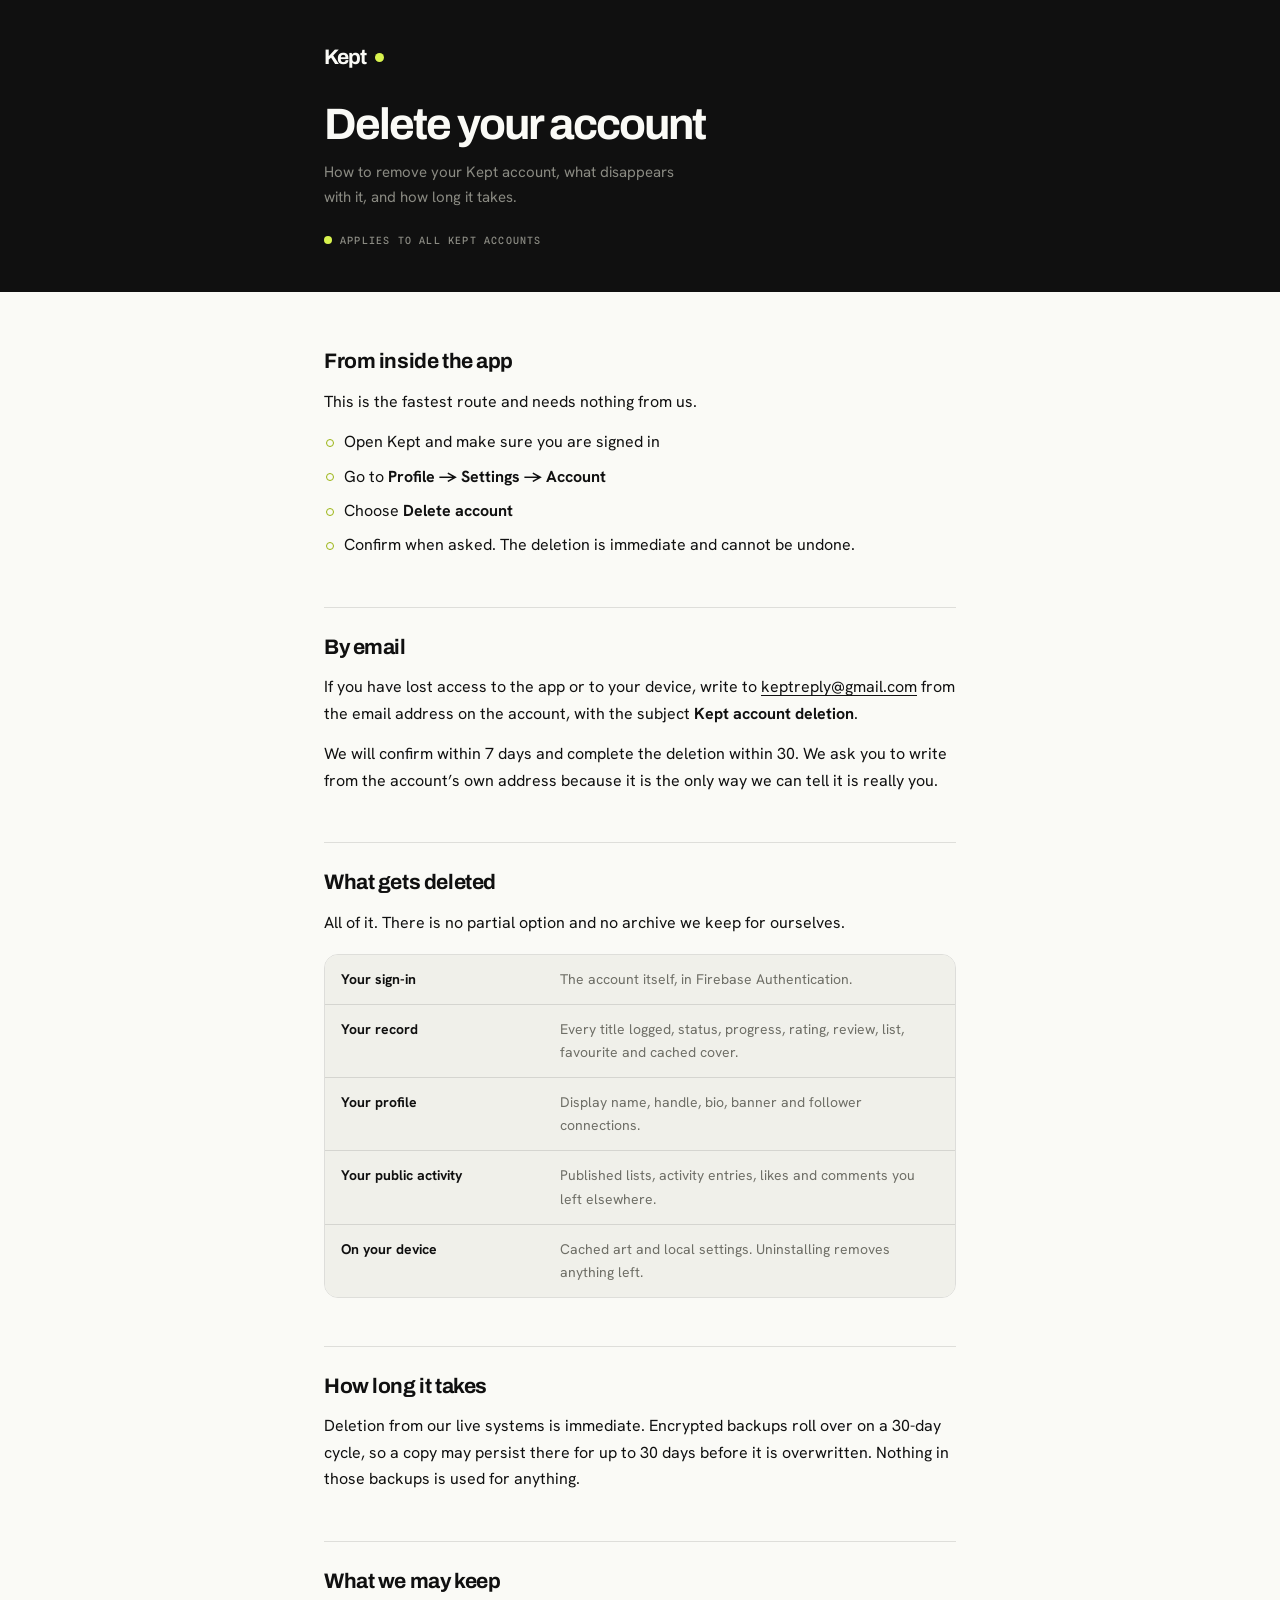
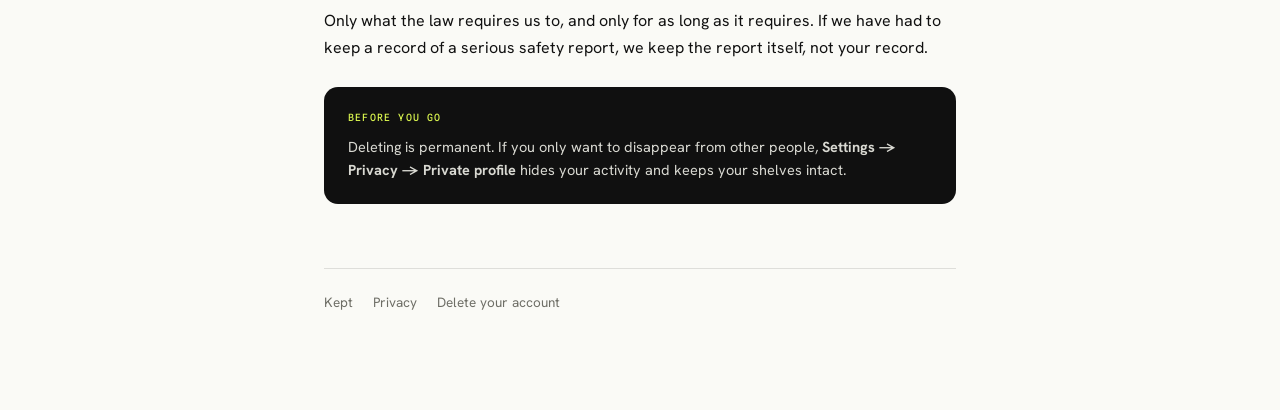
==== delete-account.html @ 2bcdf610 "Add files via upload" ====
<!DOCTYPE html>
<html lang="en">
<head>
<meta charset="utf-8">
<meta name="viewport" content="width=device-width, initial-scale=1">
<title>Delete your account — Kept</title>
<meta name="description" content="How to permanently delete your Kept account and everything in it.">
<link rel="preconnect" href="https://fonts.googleapis.com">
<link rel="preconnect" href="https://fonts.gstatic.com" crossorigin>
<link href="https://fonts.googleapis.com/css2?family=Archivo:wght@600;700&family=Hanken+Grotesk:wght@400;700&family=Spline+Sans+Mono:wght@500&display=swap" rel="stylesheet">
<link rel="stylesheet" href="kept.css">
</head>
<body>
<header class="mast">
  <div class="wrap">
    <a class="stamp" href="index.html"><b>Kept</b><i></i></a>
    <h1>Delete your account</h1>
    <p>How to remove your Kept account, what disappears with it, and how long it takes.</p>
    <div class="status"><i></i><span class="eyebrow">Applies to all Kept accounts</span></div>
  </div>
</header>
<main class="wrap">

<h2>From inside the app</h2>
<p>This is the fastest route and needs nothing from us.</p>
<ul>
  <li>Open Kept and make sure you are signed in</li>
  <li>Go to <strong>Profile &rarr; Settings &rarr; Account</strong></li>
  <li>Choose <strong>Delete account</strong></li>
  <li>Confirm when asked. The deletion is immediate and cannot be undone.</li>
</ul>

<h2>By email</h2>
<p>If you have lost access to the app or to your device, write to <a href="mailto:keptreply@gmail.com?subject=Kept%20account%20deletion">keptreply@gmail.com</a> from the email address on the account, with the subject <strong>Kept account deletion</strong>.</p>
<p>We will confirm within 7 days and complete the deletion within 30. We ask you to write from the account&rsquo;s own address because it is the only way we can tell it is really you.</p>

<h2>What gets deleted</h2>
<p>All of it. There is no partial option and no archive we keep for ourselves.</p>
<div class="rows">
  <div class="row"><dt>Your sign-in</dt><dd>The account itself, in Firebase Authentication.</dd></div>
  <div class="row"><dt>Your record</dt><dd>Every title logged, status, progress, rating, review, list, favourite and cached cover.</dd></div>
  <div class="row"><dt>Your profile</dt><dd>Display name, handle, bio, banner and follower connections.</dd></div>
  <div class="row"><dt>Your public activity</dt><dd>Published lists, activity entries, likes and comments you left elsewhere.</dd></div>
  <div class="row"><dt>On your device</dt><dd>Cached art and local settings. Uninstalling removes anything left.</dd></div>
</div>

<h2>How long it takes</h2>
<p>Deletion from our live systems is immediate. Encrypted backups roll over on a 30-day cycle, so a copy may persist there for up to 30 days before it is overwritten. Nothing in those backups is used for anything.</p>

<h2>What we may keep</h2>
<p>Only what the law requires us to, and only for as long as it requires. If we have had to keep a record of a serious safety report, we keep the report itself, not your record.</p>

<div class="note">
  <span class="eyebrow">Before you go</span>
  <p>Deleting is permanent. If you only want to disappear from other people, <strong>Settings &rarr; Privacy &rarr; Private profile</strong> hides your activity and keeps your shelves intact.</p>
</div>

<footer>
  <a href="index.html">Kept</a>
  <a href="privacy.html">Privacy</a>
  
  
  <a href="delete-account.html">Delete your account</a>
</footer>
</main>
</body>
</html>
---- kept.css ----
/* Kept — published pages.
   Tokens taken straight from the Kept Brand Book: Ink, Paper, Chartreuse,
   Archivo / Hanken Grotesk / Spline Sans Mono. The chartreuse dot keeps its
   meaning from the app — filled is settled, hollow is not yet. */

:root {
  --ink: #101010;
  --ink-raised: #1C1C1A;
  --paper: #FAFAF6;
  --fog: #F0F0EA;
  --grey: #6E6E66;
  --grey-soft: #8A8A82;
  --chartreuse: #D8F34E;
  --dot-ink: #9AB411;
  --rule: rgba(16, 16, 16, 0.12);
}

* { box-sizing: border-box; }

html { -webkit-text-size-adjust: 100%; }

body {
  margin: 0;
  background: var(--paper);
  color: var(--ink);
  font-family: 'Hanken Grotesk', system-ui, sans-serif;
  font-size: 16px;
  line-height: 1.65;
  -webkit-font-smoothing: antialiased;
}

.wrap { max-width: 680px; margin: 0 auto; padding: 0 24px 96px; }

/* ---- masthead ---------------------------------------------------------- */
.mast {
  background: var(--ink);
  color: var(--paper);
  padding: 40px 0 44px;
  margin-bottom: 52px;
}
.mast .wrap { padding-bottom: 0; }
.stamp {
  display: inline-flex;
  align-items: center;
  gap: 9px;
  text-decoration: none;
  color: var(--paper);
}
.stamp b {
  font-family: 'Archivo', sans-serif;
  font-weight: 700;
  font-size: 21px;
  letter-spacing: -0.045em;
}
.stamp i {
  width: 9px; height: 9px;
  border-radius: 50%;
  background: var(--chartreuse);
  display: block;
}
.mast h1 {
  font-family: 'Archivo', sans-serif;
  font-weight: 700;
  font-size: clamp(30px, 7vw, 44px);
  letter-spacing: -0.045em;
  line-height: 1.08;
  margin: 26px 0 0;
}
.mast p { color: var(--grey-soft); margin: 12px 0 0; font-size: 15px; max-width: 46ch; }

/* ---- mono utility label ------------------------------------------------ */
.eyebrow {
  font-family: 'Spline Sans Mono', ui-monospace, monospace;
  font-size: 10px;
  font-weight: 500;
  letter-spacing: 0.12em;
  text-transform: uppercase;
  color: var(--grey);
}
.mast .eyebrow { color: var(--grey-soft); }

/* Status line — the dot means what it means in the app. */
.status { display: flex; align-items: center; gap: 8px; margin-top: 22px; }
.status i {
  width: 8px; height: 8px; border-radius: 50%;
  background: var(--chartreuse); display: block; flex: none;
}

/* ---- body -------------------------------------------------------------- */
h2 {
  font-family: 'Archivo', sans-serif;
  font-weight: 700;
  font-size: 21px;
  letter-spacing: -0.02em;
  margin: 48px 0 10px;
  padding-top: 22px;
  border-top: 1px solid var(--rule);
}
h2:first-of-type { border-top: none; padding-top: 0; margin-top: 0; }
h3 {
  font-family: 'Archivo', sans-serif;
  font-weight: 600;
  font-size: 15.5px;
  letter-spacing: -0.01em;
  margin: 26px 0 6px;
}
p { margin: 0 0 14px; }
ul { margin: 0 0 16px; padding-left: 0; list-style: none; }
li { position: relative; padding-left: 20px; margin-bottom: 8px; }
li::before {
  content: "";
  position: absolute; left: 2px; top: 0.62em;
  width: 6px; height: 6px; border-radius: 50%;
  border: 1.5px solid var(--dot-ink);
}
a { color: var(--ink); text-decoration: underline; text-underline-offset: 3px; text-decoration-thickness: 1px; }
a:hover { color: var(--dot-ink); }
strong { font-weight: 700; }

/* ---- data table -------------------------------------------------------- */
.rows { border: 1px solid var(--rule); border-radius: 14px; overflow: hidden; margin: 18px 0 24px; }
.row { display: flex; gap: 16px; padding: 13px 16px; border-bottom: 1px solid var(--rule); background: var(--fog); }
.row:last-child { border-bottom: none; }
.row dt { flex: 0 0 34%; font-weight: 700; font-size: 14px; margin: 0; }
.row dd { flex: 1; margin: 0; font-size: 14px; color: var(--grey); }

/* ---- index cards ------------------------------------------------------- */
.cards { display: grid; gap: 10px; margin-top: 8px; }
.card {
  display: flex; align-items: center; justify-content: space-between; gap: 16px;
  padding: 18px 20px; border: 1px solid var(--rule); border-radius: 14px;
  background: var(--fog); text-decoration: none; color: var(--ink);
  transition: border-color 120ms ease, transform 120ms ease;
}
.card:hover { border-color: var(--dot-ink); transform: translateY(-1px); color: var(--ink); }
.card b { font-family: 'Archivo', sans-serif; font-weight: 700; font-size: 16px; letter-spacing: -0.02em; display: block; }
.card span { font-size: 13.5px; color: var(--grey); }
.card em { font-style: normal; font-size: 20px; color: var(--dot-ink); }

/* ---- callout ----------------------------------------------------------- */
.note {
  background: var(--ink); color: var(--paper);
  border-radius: 14px; padding: 22px 24px; margin: 26px 0;
}
.note p { margin: 0; font-size: 14.5px; color: #D9D9D2; }
.note p + p { margin-top: 10px; }
.note .eyebrow { color: var(--chartreuse); display: block; margin-bottom: 9px; }

footer {
  margin-top: 64px; padding-top: 22px;
  border-top: 1px solid var(--rule);
  display: flex; flex-wrap: wrap; gap: 8px 20px; align-items: center;
}
footer a { text-decoration: none; font-size: 13.5px; color: var(--grey); }
footer a:hover { color: var(--dot-ink); }

:focus-visible { outline: 2px solid var(--dot-ink); outline-offset: 3px; border-radius: 4px; }
@media (prefers-reduced-motion: reduce) { * { transition: none !important; } }
@media (max-width: 520px) {
  .row { flex-direction: column; gap: 4px; }
  .row dt { flex: none; }
}
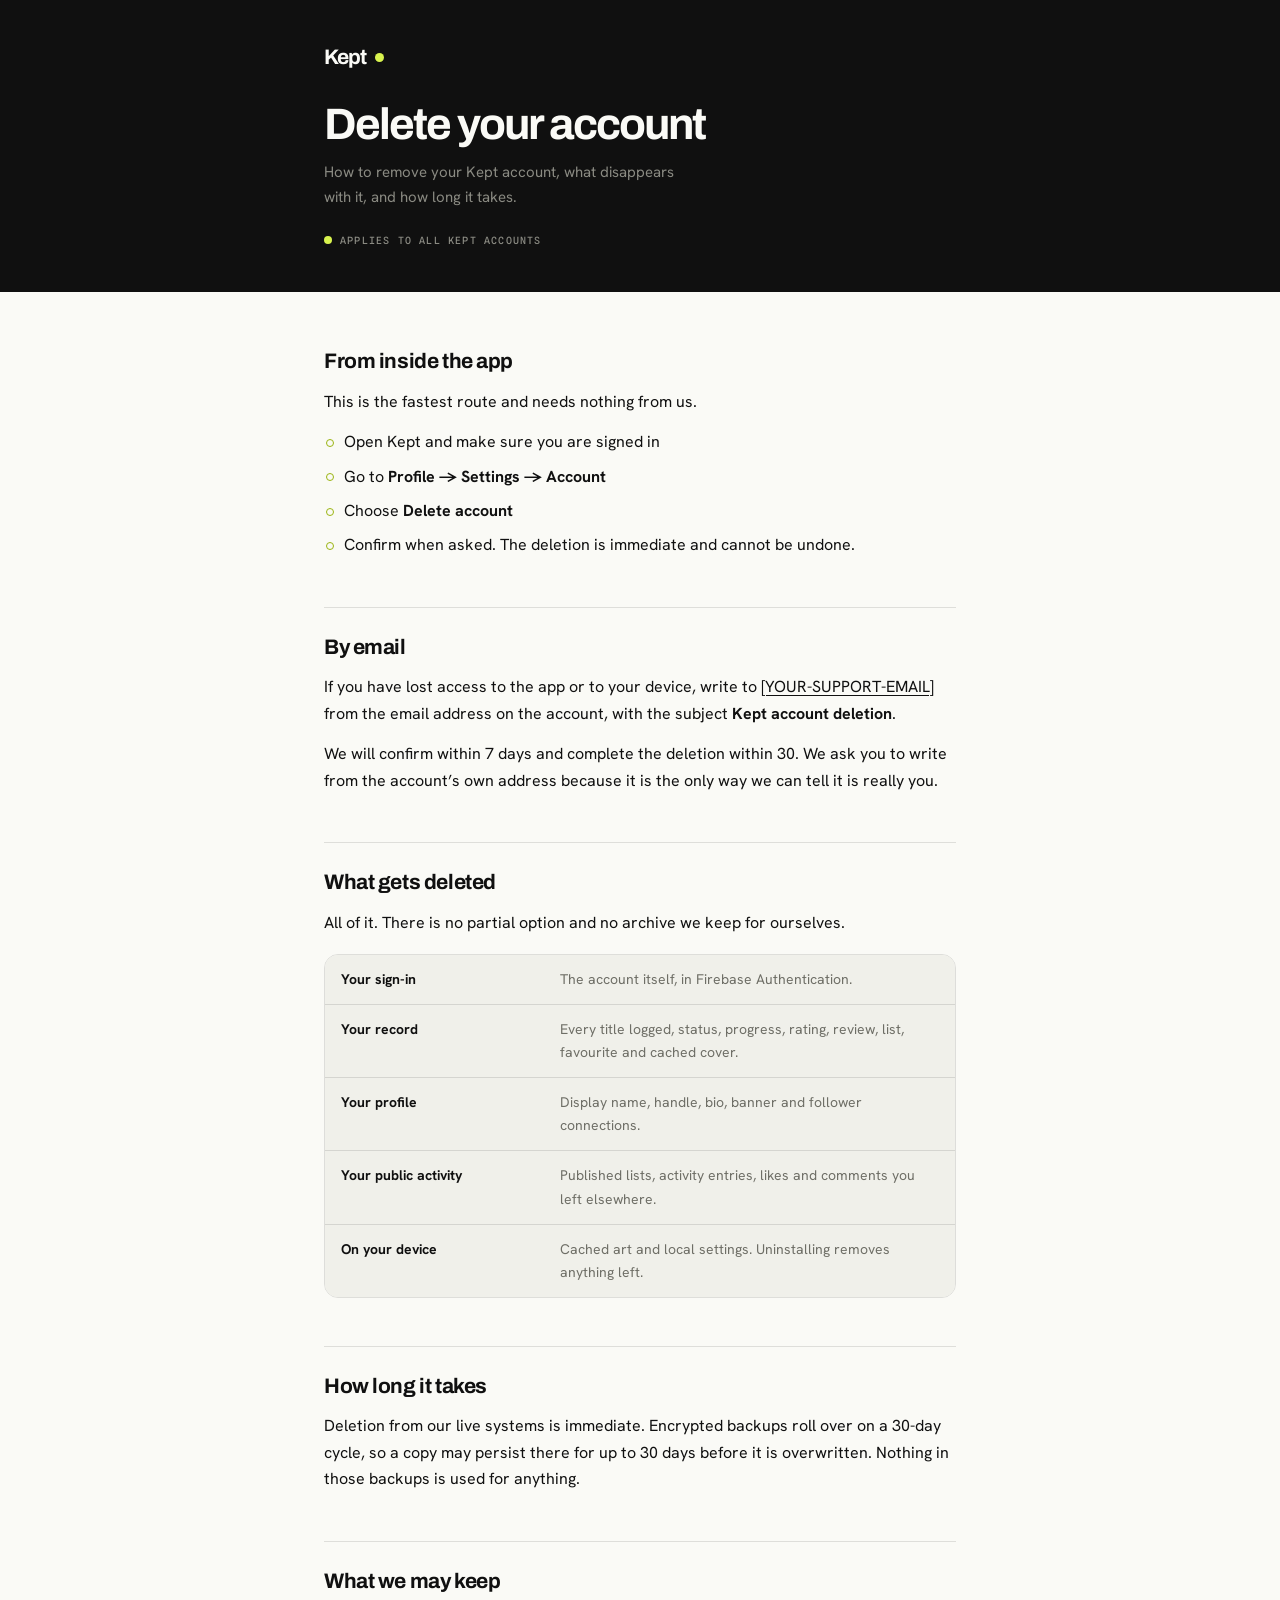
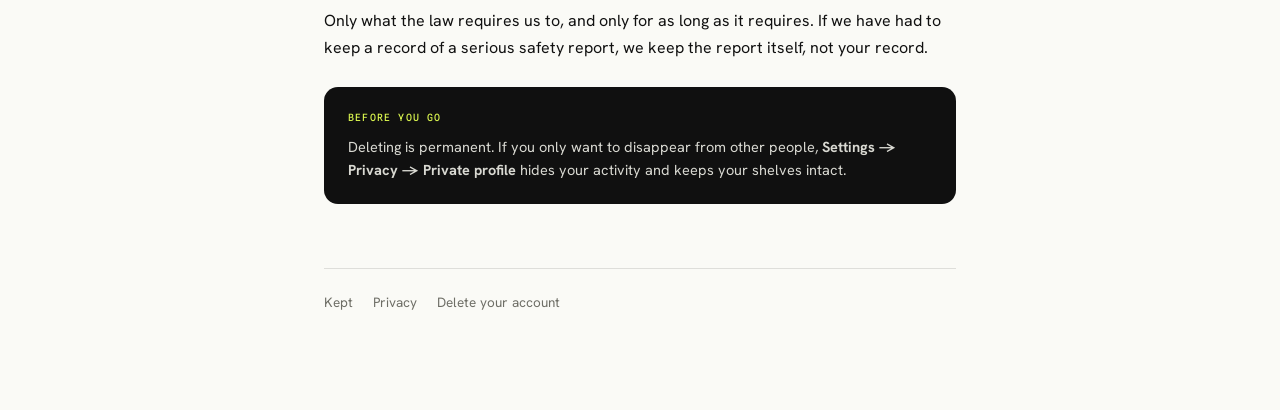
==== commit 6d2f512a: "Update delete-account.html" ====
--- a/delete-account.html
+++ b/delete-account.html
@@ -31,7 +31,7 @@
 </ul>
 
 <h2>By email</h2>
-<p>If you have lost access to the app or to your device, write to <a href="mailto:keptreply@gmail.com?subject=Kept%20account%20deletion">keptreply@gmail.com</a> from the email address on the account, with the subject <strong>Kept account deletion</strong>.</p>
+<p>If you have lost access to the app or to your device, write to <a href="mailto:keptreply@gmail.com?subject=Kept%20account%20deletion">[YOUR-SUPPORT-EMAIL]</a> from the email address on the account, with the subject <strong>Kept account deletion</strong>.</p>
 <p>We will confirm within 7 days and complete the deletion within 30. We ask you to write from the account&rsquo;s own address because it is the only way we can tell it is really you.</p>
 
 <h2>What gets deleted</h2>
